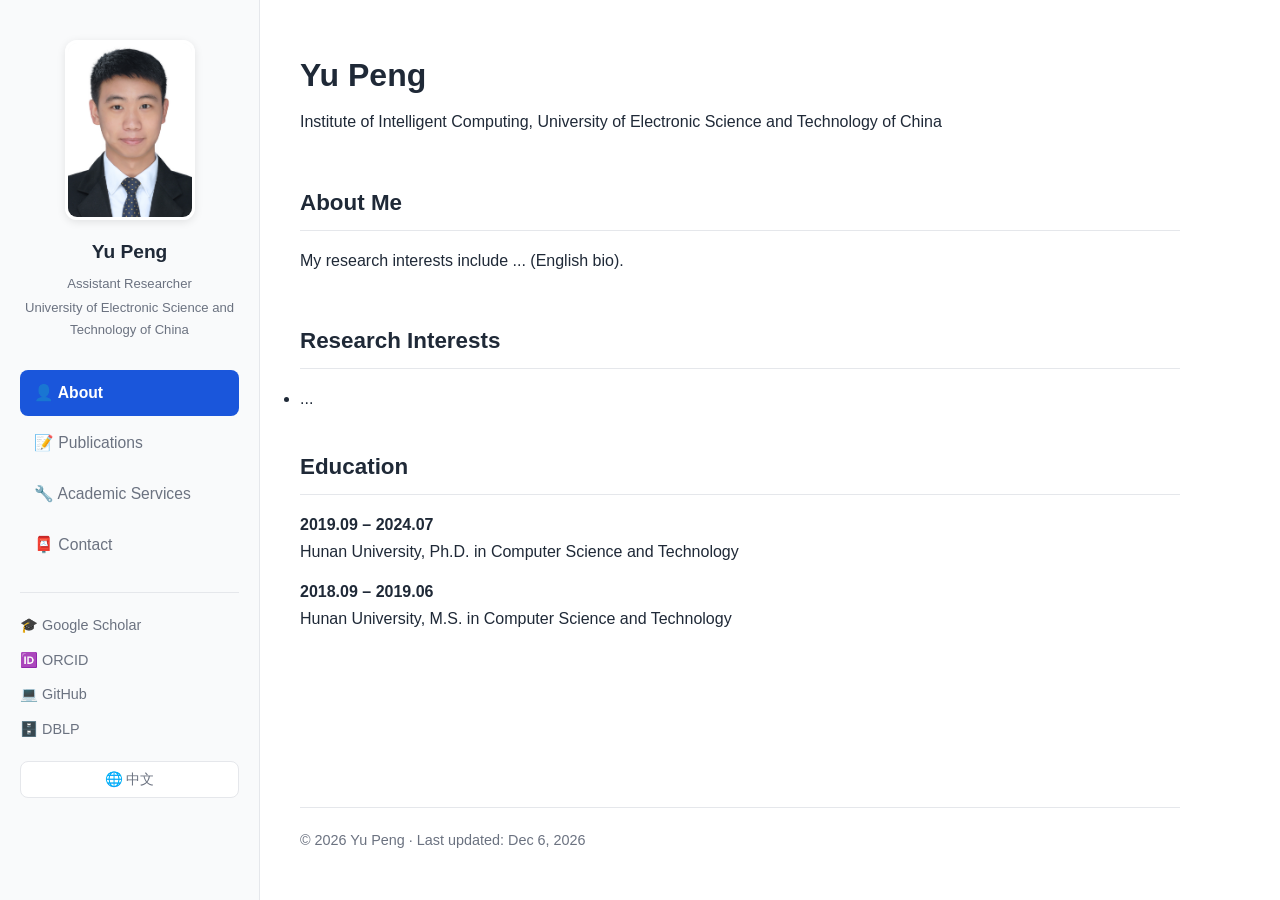
==== index.html @ 8cf86e8b "Add files via upload" ====
<!DOCTYPE html>
<html lang="en">
<head>
  <meta charset="UTF-8">
  <meta name="viewport" content="width=device-width, initial-scale=1.0">
  <title>Yu Peng | Homepage</title>
  <link rel="stylesheet" href="style.css">
</head>
<body>
  <div class="layout">
    <aside class="sidebar">
      <div class="avatar"><img src="avatar.jpg" alt="Yu Peng"></div>
      <div class="name i18n-name">Yu Peng</div>
      <div class="name-sub">
        <span data-zh="助理研究员" data-en="Assistant Researcher">助理研究员</span>
        <span data-zh="电子科技大学" data-en="University of Electronic Science and Technology of China">电子科技大学</span>
      </div>
      <ul class="nav-links">
        <li><a href="index.html" class="active"><span data-zh="👤 个人简介" data-en="👤 About">👤 个人简介</span></a></li>
        <li><a href="publications.html"><span data-zh="📝 论文发表" data-en="📝 Publications">📝 论文发表</span></a></li>
        <li><a href="services.html"><span data-zh="🔧 学术服务" data-en="🔧 Academic Services">🔧 学术服务</span></a></li>
        <li><a href="contact.html"><span data-zh="📮 联系方式" data-en="📮 Contact">📮 联系方式</span></a></li>
      </ul>
      <div class="social">
        <a href="https://scholar.google.com/citations?user=GIQSGzsAAAAJ&hl=zh-CN">🎓 <span data-zh="Google Scholar" data-en="Google Scholar">Google Scholar</span></a>
        <a href="https://orcid.org/0000-0002-2949-9728">🆔 ORCID</a>
        <a href="https://github.com/yupeng-uestc">💻 GitHub</a>
        <a href="https://dblp.org/pid/85/5580-3.html">🗄️ DBLP</a>
      </div>
      <button id="lang-toggle" class="lang-btn">🌐 中文</button>
    </aside>

    <main class="content">
      <h1 class="i18n-name">Yu Peng</h1>
      <p data-zh="智能计算研究院 · 电子科技大学" data-en="Institute of Intelligent Computing, University of Electronic Science and Technology of China">智能计算研究院, 电子科技大学</p>

      <h2 data-zh="关于我" data-en="About Me">关于我</h2>
      <p data-zh="我的研究方向包括……（中文简介）"
         data-en="My research interests include ... (English bio).">
        我的研究方向包括……（中文简介）
      </p>

      <h2 data-zh="研究方向" data-en="Research Interests">研究方向</h2>
      <ul>
        <li data-zh="……" data-en="...">……</li>
      </ul>

      <h2 data-zh="教育经历" data-en="Education">教育经历</h2>
      <p><strong>2019.09 – 2024.07</strong><br>
        <span data-zh="湖南大学　计算机科学与技术　博士研究生" data-en="Hunan University, Ph.D. in Computer Science and Technology">湖南大学　计算机科学与技术　博士研究生</span>
	  </p>
	  <p><strong>2018.09 – 2019.06</strong><br>
        <span data-zh="湖南大学　计算机科学与技术  硕士研究生" data-en="Hunan University, M.S. in Computer Science and Technology">湖南大学　计算机科学与技术　硕士研究生</span>
	  </p>

      <footer>
        <span data-zh="© 2026 彭宇 · Last updated: " data-en="© 2026 Yu Peng · Last updated: ">© 2026 Yu Peng · Last updated: </span><span id="last-updated"></span>
      </footer>
    </main>
  </div>
  <script src="i18n.js"></script>
  <script src="lastupdated.js"></script>
</body>
</html>
---- style.css ----
:root {
  --primary: #1a56db;
  --dark: #1f2937;
  --gray: #6b7280;
  --border: #e5e7eb;
  --sidebar-bg: #f9fafb;
}

* { margin: 0; padding: 0; box-sizing: border-box; }

body {
  font-family: "Segoe UI", "PingFang SC", "Microsoft YaHei", sans-serif;
  color: var(--dark);
  line-height: 1.7;
  background: #fff;
}

a { color: var(--primary); text-decoration: none; }
a:hover { text-decoration: underline; }

/* ========== 布局：左侧导航 + 右侧内容 ========== */
.layout {
  display: flex;
  min-height: 100vh;
}

/* ---- 左侧导航栏 ---- */
.sidebar {
  width: 260px;
  flex-shrink: 0;
  background: var(--sidebar-bg);
  border-right: 1px solid var(--border);
  padding: 40px 20px;
  position: sticky;
  top: 0;
  height: 100vh;
}

/* 头像：圆角矩形 */
.sidebar .avatar { text-align: center; margin-bottom: 8px; }
.sidebar .avatar img {
  width: 130px; height: 180px;
  border-radius: 12px;               /* 圆角矩形 */
  object-fit: cover;
  border: 3px solid #fff;
  box-shadow: 0 2px 8px rgba(0,0,0,.1);
}

.sidebar .name {
  text-align: center; font-weight: 700; font-size: 1.2rem; margin-bottom: 4px;
}
.sidebar .name-sub {
  text-align: center;
  color: var(--gray);
  font-size: .82rem;
  margin-bottom: 28px;
  display: flex;
  flex-direction: column;   /* 纵向排列 */
  gap: 2px;                 /* 两行之间的间距 */
}


.nav-links { list-style: none; }
.nav-links li { margin-bottom: 4px; }
.nav-links a {
  display: flex; align-items: center; gap: 10px;
  padding: 10px 14px; border-radius: 8px;
  color: var(--gray); font-size: .98rem;
  transition: background .15s, color .15s;
}
.nav-links a:hover { background: #eef2ff; color: var(--primary); text-decoration: none; }
.nav-links a.active { background: var(--primary); color: #fff; font-weight: 600; }

/* 社交链接：竖排 */
.sidebar .social {
  margin-top: 24px;
  padding-top: 20px;
  border-top: 1px solid var(--border);
  display: flex;
  flex-direction: column;
  gap: 10px;
  font-size: .9rem;
}
.sidebar .social a {
  color: var(--gray);
  transition: color .15s;
}
.sidebar .social a:hover { color: var(--primary); text-decoration: none; }

/* ---- 右侧内容区（flex 纵向布局，用于固定页脚） ---- */
.content {
  flex: 1;
  max-width: 960px;
  padding: 48px 40px;
  display: flex;
  flex-direction: column;
}
.content h1 { font-size: 2rem; margin-bottom: 6px; }
.content h2 {
  font-size: 1.4rem; margin: 36px 0 16px;
  padding-bottom: 8px; border-bottom: 1px solid var(--border);
}
.content p { margin-bottom: 12px; }

/* ---- 论文列表（bullet 一行一篇） ---- */
.pub-list { list-style: none; }
.pub-list li {
  padding: 12px 0 12px 20px;
  border-bottom: 1px solid var(--border);
  position: relative;
}
.pub-list li::before {
  content: "•";
  position: absolute; left: 4px;
  color: var(--primary); font-weight: 700;
}
.pub-list li:last-child { border-bottom: none; }
.pub-title { font-weight: 600; }
.pub-meta { font-size: .92rem; color: var(--gray); }
.pub-meta .venue { color: var(--primary); font-weight: 600; }
.pub-links { font-size: .88rem; }
.pub-links a { margin-right: 10px; }

/* ---- 联系卡片 ---- */
.contact-card {
  border: 1px solid var(--border); border-radius: 10px;
  padding: 24px; margin-bottom: 16px;
}
.contact-card h3 { font-size: 1.05rem; margin-bottom: 6px; }
.contact-card p { color: var(--gray); font-size: .95rem; margin: 0; }

/* ---- 页脚：自动固定在视口底端 ---- */
footer {
  border-top: 1px solid var(--border);
  margin-top: auto;
  padding-top: 20px;
  color: var(--gray);
  font-size: .9rem;
}

/* ---- 移动端适配：侧栏变顶部导航 ---- */
@media (max-width: 768px) {
  .layout { flex-direction: column; }
  .sidebar {
    width: 100%; height: auto; position: static;
    border-right: none; border-bottom: 1px solid var(--border);
    padding: 24px 20px;
  }
  .nav-links { display: flex; flex-wrap: wrap; justify-content: center; gap: 4px; }
  .nav-links li { margin: 0; }
  .sidebar .social { border-top: none; padding-top: 12px; }
  .content { padding: 32px 20px; }
}

/* ---- 语言切换按钮 ---- */
.lang-btn {
  margin-top: 20px; padding: 8px 14px;
  border: 1px solid var(--border); border-radius: 8px;
  background: #fff; color: var(--gray);
  font-size: .9rem; cursor: pointer; width: 100%;
  transition: background .15s, color .15s;
}
.lang-btn:hover { background: #eef2ff; color: var(--primary); }

/* ---- 学术服务列表 ---- */
.service-list { padding-left: 1.4rem; line-height: 2.1; }
.service-list li { list-style: disc; }

/* ---- 论文说明行 ---- */
.pub-note { color: var(--gray); font-size: .9rem; }
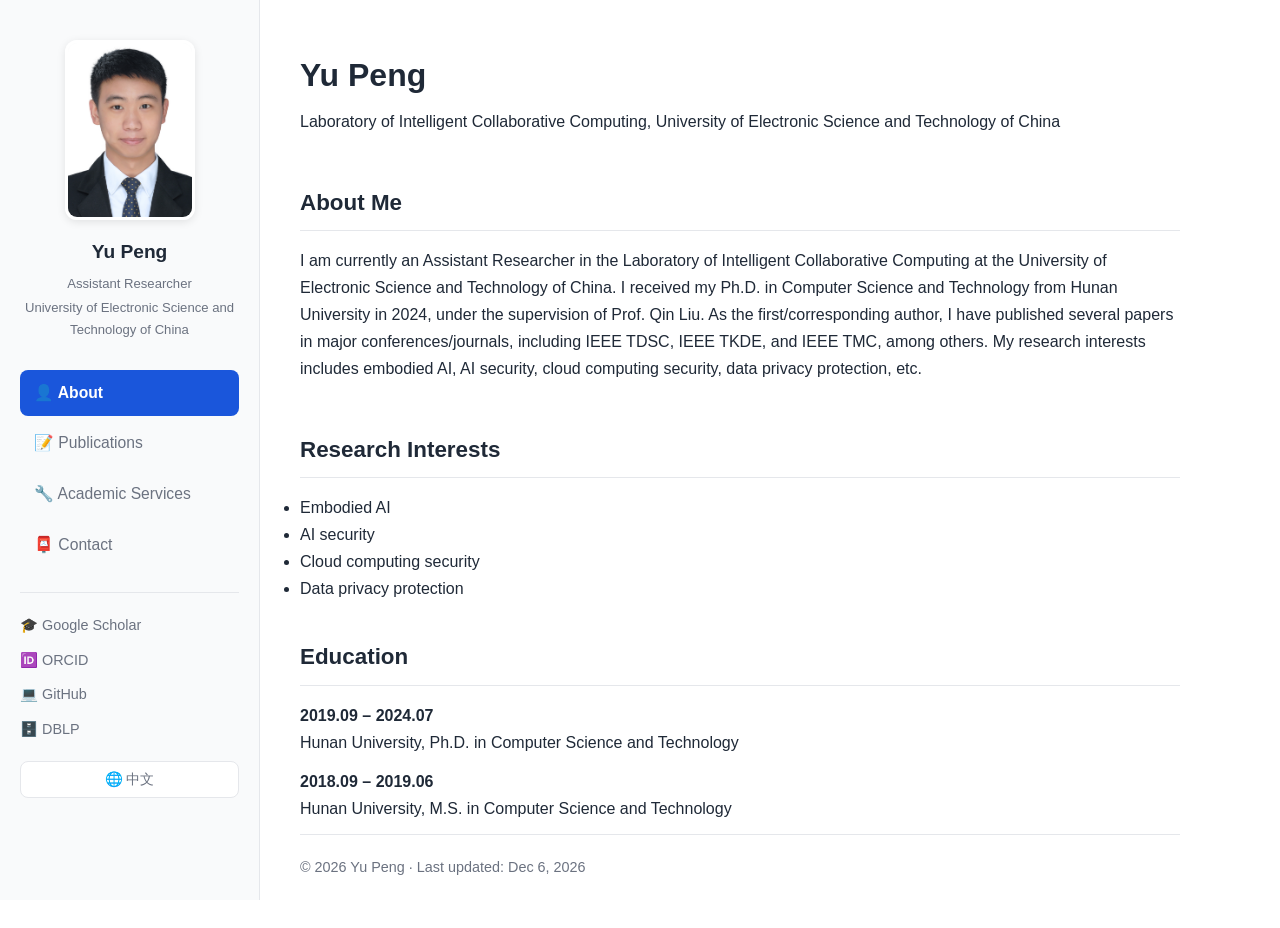
==== commit 809e6563: "Revise content in index.html for accuracy Updated personal information and research interests in the" ====
--- a/index.html
+++ b/index.html
@@ -32,17 +32,26 @@
 
     <main class="content">
       <h1 class="i18n-name">Yu Peng</h1>
-      <p data-zh="智能计算研究院 · 电子科技大学" data-en="Institute of Intelligent Computing, University of Electronic Science and Technology of China">智能计算研究院, 电子科技大学</p>
+      <p data-zh="电子科技大学，智能计算研究院" data-en="Laboratory of Intelligent Collaborative Computing, University of Electronic Science and Technology of China">智能计算研究院, 电子科技大学</p>
 
       <h2 data-zh="关于我" data-en="About Me">关于我</h2>
-      <p data-zh="我的研究方向包括……（中文简介）"
-         data-en="My research interests include ... (English bio).">
+      <p data-zh="我现任电子科技大学智能计算研究院助理研究员。
+	  我于2024年在湖南大学获得计算机科学与技术专业博士学位，师从刘琴教授。
+	  作为第一作者/通讯作者，我已在 IEEE TDSC、IEEE TKDE、IEEE TMC 等国内外知名期刊和会议上发表多篇学术论文。
+	  我的研究方向主要包括：具身智能、人工智能安全、云计算安全、数据隐私保护等。"
+         data-en="I am currently an Assistant Researcher in the Laboratory of Intelligent Collaborative Computing at the University of Electronic Science and Technology of China. 
+		 I received my Ph.D. in Computer Science and Technology from Hunan University in 2024,  under the supervision of Prof. Qin Liu. 
+		 As the first/corresponding author, I have published several papers in major conferences/journals, including IEEE TDSC, IEEE TKDE, and IEEE TMC, among others. 
+		 My research interests includes embodied AI, AI security, cloud computing security, data privacy protection, etc. ">
         我的研究方向包括……（中文简介）
       </p>
 
       <h2 data-zh="研究方向" data-en="Research Interests">研究方向</h2>
-      <ul>
-        <li data-zh="……" data-en="...">……</li>
+      <ul class="interest-list2">
+        <li data-zh="具身智能" data-en="Embodied AI">具身智能</li>
+		<li data-zh="人工智能安全" data-en="AI security">人工智能安全</li>
+		<li data-zh="云计算安全" data-en="Cloud computing security">云计算安全</li>
+		<li data-zh="数据隐私保护" data-en="Data privacy protection">数据隐私保护</li>
       </ul>
 
       <h2 data-zh="教育经历" data-en="Education">教育经历</h2>
@@ -50,7 +59,7 @@
         <span data-zh="湖南大学　计算机科学与技术　博士研究生" data-en="Hunan University, Ph.D. in Computer Science and Technology">湖南大学　计算机科学与技术　博士研究生</span>
 	  </p>
 	  <p><strong>2018.09 – 2019.06</strong><br>
-        <span data-zh="湖南大学　计算机科学与技术  硕士研究生" data-en="Hunan University, M.S. in Computer Science and Technology">湖南大学　计算机科学与技术　硕士研究生</span>
+        <span data-zh="湖南大学　计算机科学与技术　硕士研究生" data-en="Hunan University, M.S. in Computer Science and Technology">湖南大学　计算机科学与技术　硕士研究生</span>
 	  </p>
 
       <footer>
